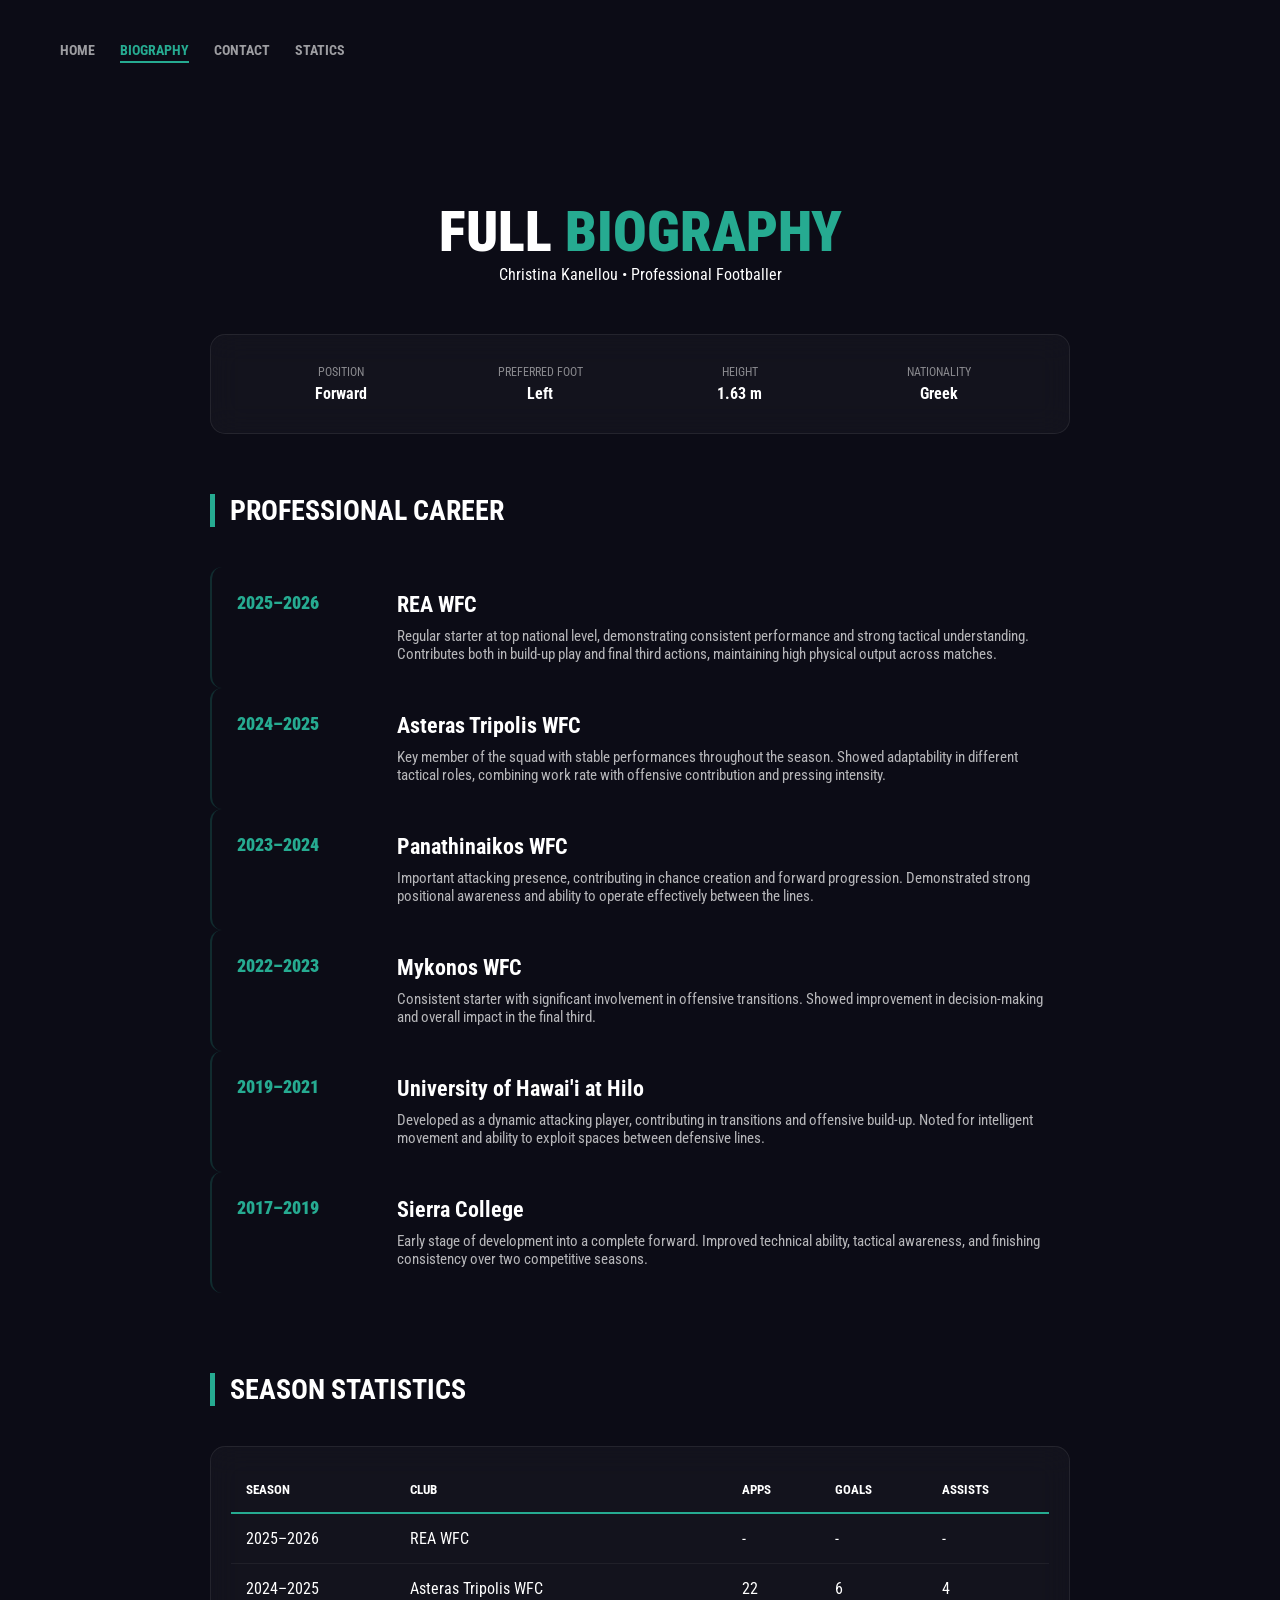
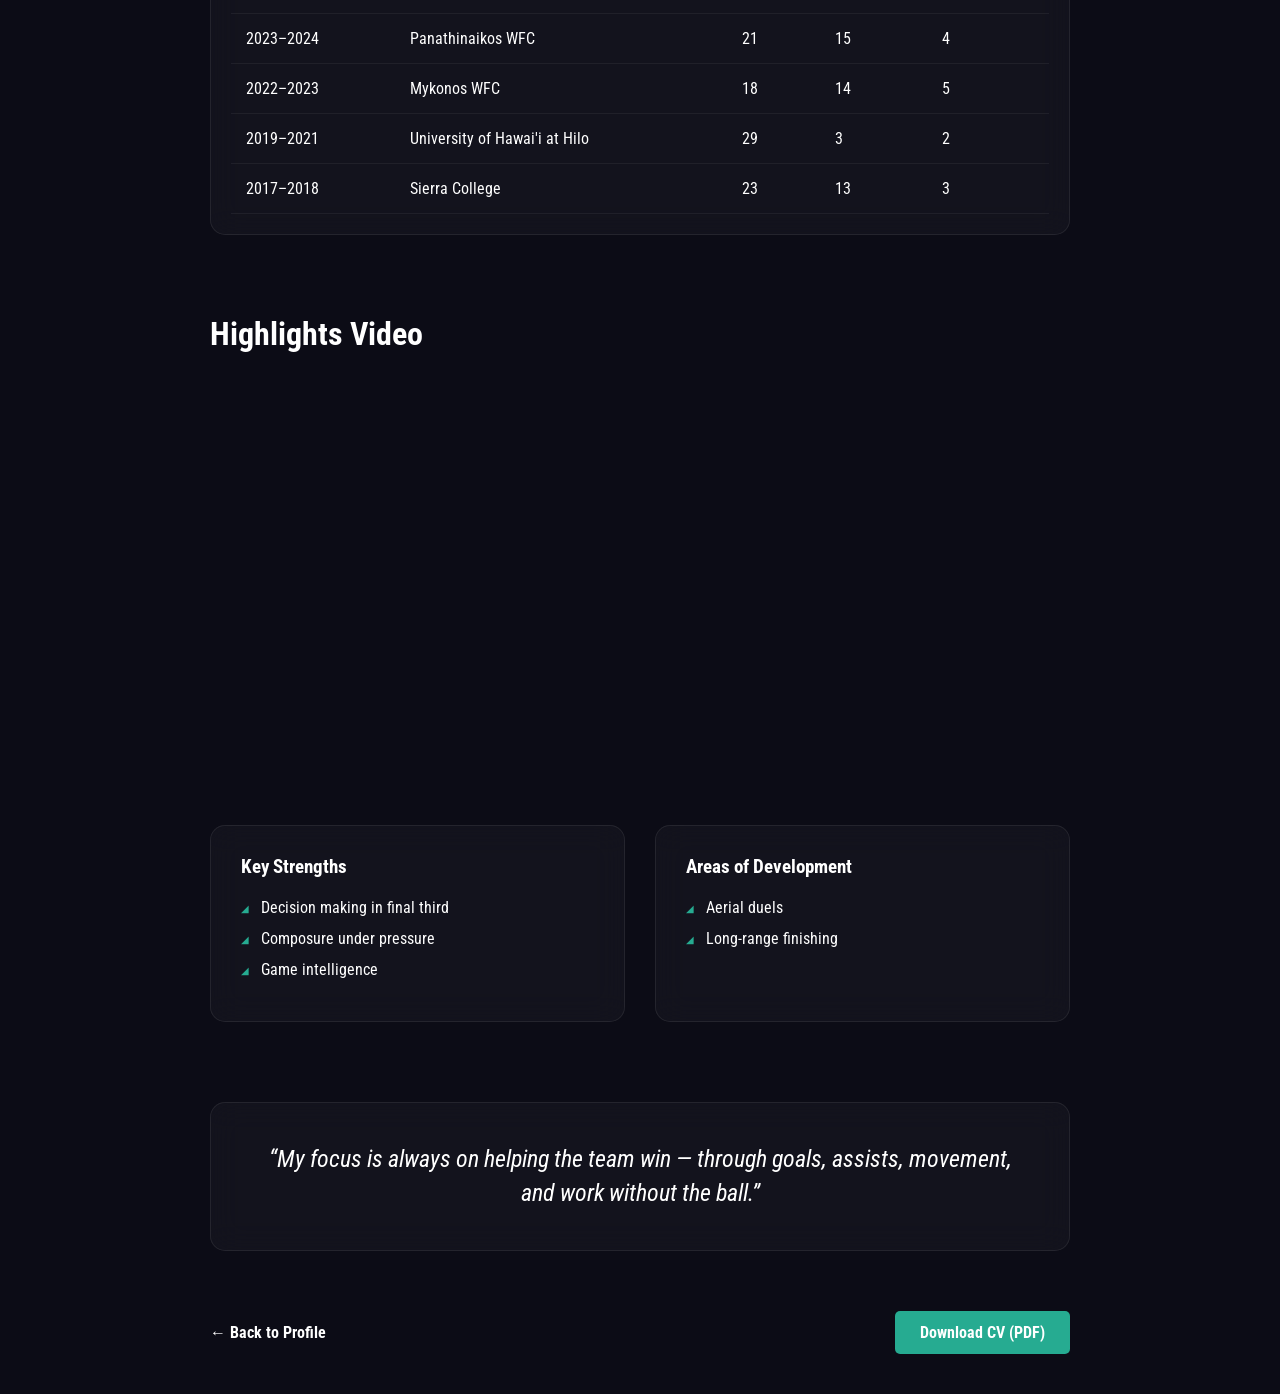
==== biography.html @ 32a2511d "Add files via upload" ====
<!DOCTYPE html>
<html lang="el">
<head>
    <meta charset="UTF-8">
    <meta name="viewport" content="width=device-width, initial-scale=1.0">
    <title>Full Biography | Faidra Christina Logou</title>
    <link href="https://fonts.googleapis.com/css2?family=Roboto+Condensed:wght@400;700;900&display=swap" rel="stylesheet">
    <link rel="stylesheet" href="Bio.css">
</head>
<body>
    <header class="main-nav">
        
        <section class="left-section">
            <nav class="navbar">
                
                <ul class="game-menu">
                    <li><a href="index.html" >Home</a></li>
                    <li><a href="biography.html" class="active">Biography</a></li>
                    <li><a href="contact.html">Contact</a></li>
                    <li><a href="statics.html">Statics</a></li>
                </ul>
            </nav>
    </header>

    <main class="bio-container">
        
        <header class="bio-intro">
            <h1>Full <span class="red-text">Biography</span></h1>
            <p class="subtitle">Christina Kanellou • Professional Footballer</p>
        </header>

        <section class="info-card glass">
            <div class="info-item"><span>Position</span> <strong>Forward</strong></div>
            <div class="info-item"><span>Preferred Foot</span> <strong>Left</strong></div>
            <div class="info-item"><span>Height</span> <strong>1.63 m</strong></div>
            <div class="info-item"><span>Nationality</span> <strong>Greek</strong></div>
        </section>

        <section class="section">
            <h2>Professional Career</h2>
            <div class="timeline-item">
                    <span class="year">2025–2026</span>
                    <div class="details">
                        <h3>REA WFC</h3>
                        <p>Regular starter at top national level, demonstrating consistent performance and strong tactical understanding. Contributes both in build-up play and final third actions, maintaining high physical output across matches.</p>
                    </div>
                </div>
            <div class="timeline-item">
                    <span class="year">2024–2025</span>
                    <div class="details">
                        <h3>Asteras Tripolis WFC</h3>
                        <p>Key member of the squad with stable performances throughout the season. Showed adaptability in different tactical roles, combining work rate with offensive contribution and pressing intensity.</p>
                    </div>
                </div>
            <div class="timeline">
                <div class="timeline-item">
                    <span class="year">2023–2024</span>
                    <div class="details">
                        <h3>Panathinaikos WFC</h3>
                        <p>Important attacking presence, contributing in chance creation and forward progression. Demonstrated strong positional awareness and ability to operate effectively between the lines.</p>
                    </div>
                </div>

                <div class="timeline-item">
                    <span class="year">2022–2023</span>
                    <div class="details">
                        <h3>Mykonos WFC</h3>
                        <p>Consistent starter with significant involvement in offensive transitions. Showed improvement in decision-making and overall impact in the final third.</p>
                    </div>
                </div>

                <div class="timeline-item">
                    <span class="year">2019–2021</span>
                    <div class="details">
                        <h3>University of Hawai'i at Hilo</h3>
                        <p>Developed as a dynamic attacking player, contributing in transitions and offensive build-up. Noted for intelligent movement and ability to exploit spaces between defensive lines.</p>
                    </div>
                </div>

                <div class="timeline-item">
                    <span class="year">2017–2019</span>
                    <div class="details">
                        <h3>Sierra College</h3>
                        <p>Early stage of development into a complete forward. Improved technical ability, tactical awareness, and finishing consistency over two competitive seasons.</p>
                    </div>
                </div>
            </div>
        </section>

        <section class="section">
            <h2>Season Statistics</h2>
            <div class="table-wrapper glass">
                <table class="stats-table">
                    <thead>
                        <tr>
                            <th>Season</th>
                            <th>Club</th>
                            <th>Apps</th>
                            <th>Goals</th>
                            <th>Assists</th>
                        </tr>
                    </thead>
                    <tbody>
                        <tr>
                            <td>2025–2026</td>
                            <td>REA WFC</td>
                            <td>-</td>
                            <td>-</td>
                            <td>-</td>
                        
                        </tr>
                        <tr>
                            <td>2024–2025</td>
                            <td>Asteras Tripolis WFC</td>
                            <td>22</td>
                            <td>6</td>
                            <td>4</td>
                        
                        </tr>
                        <tr>
                            <td>2023–2024</td>
                            <td>Panathinaikos WFC</td>
                            <td>21</td>
                            <td>15</td>
                            <td>4</td>
                        </tr>
                        <tr>
                            <td>2022–2023</td>
                            <td>Mykonos WFC</td>
                            <td>18</td>
                            <td>14</td>
                            <td>5</td>
                        
                        </tr>
                        <tr>
                            <td>2019–2021</td>
                            <td>University of Hawai'i at Hilo</td>
                            <td>29</td>
                            <td>3</td>
                            <td>2</td>
                        
                        </tr>
                        <tr>
                            <td>2017–2018</td>
                            <td>Sierra College</td>
                            <td>23</td>
                            <td>13</td>
                            <td>3</td>
                        
                        </tr>
                    </tbody>
                </table>
            </div>
        </section>
            <h1>Highlights Video</h1>

        <div class="video-container">
    <iframe 
        src="https://youtu.be/id_i6k3TotQ?is=qQIRcJXvm3u7lkRY" 
        allowfullscreen>
    </iframe>
    <br>
    <br>
    <br>
</div>


        <section class="section two-columns">
            <div class="glass p-30">
                <h3>Key Strengths</h3>
                <ul class="list">
                    <li>Decision making in final third</li>
                    <li>Composure under pressure</li>
                    <li>Game intelligence</li>
                </ul>
            </div>
            <div class="glass p-30">
                <h3>Areas of Development</h3>
                <ul class="list">
                    <li>Aerial duels</li>
                    <li>Long-range finishing</li>
                </ul>
            </div>
        </section>

        <blockquote class="glass">
            “My focus is always on helping the team win — through goals, assists, movement, and work without the ball.”
        </blockquote>

        <div class="footer-actions">
            <a href="index.html" class="back-btn">← Back to Profile</a>
            <a href="pdf/Christina Kanellou.pdf" class="media-btn" target="_blank">Download CV (PDF)</a>
        
                
        </div>

        

    </main>

</body>

</html>
---- Bio.css ----
/* BASE SETTINGS */
* {
    margin: 0;
    padding: 0;
    box-sizing: border-box;
    font-family: 'Roboto Condensed', sans-serif;
}

body {
    background: #0c0c16;
    color: white;
    min-height: 100vh;
    overflow-x: hidden;
}



.red-text { color: #26ab91; }

/* LEFT SECTION */
.left-section {
    width: 40%;
    padding: 40px 60px;
    z-index: 10;
    display: flex;
    flex-direction: column;
}

.navbar {
    display: flex;
    justify-content: space-between;
    align-items: center;
    margin-bottom: 60px;
}

.logo {
    font-size: 24px;
    font-weight: 900;
    letter-spacing: 1px;
}

.game-menu {
    display: flex;
    list-style: none;
    gap: 25px;
}

.game-menu a {
    text-decoration: none;
    color: rgba(255,255,255,0.6);
    font-weight: 700;
    font-size: 14px;
    text-transform: uppercase;
    position: relative;
    transition: 0.3s;
    
}

.game-menu a.active, .game-menu a:hover {
    color: #26ab91;
}

.game-menu a::after {
    content: '';
    position: absolute;
    width: 0; height: 2px;
    background: #26ab91;
    bottom: -5px; left: 0;
    transition: 0.3s;
}

.game-menu a.active::after, .game-menu a:hover::after {
    width: 100%;
}

/* MAIN CONTAINER */
.bio-container {
    max-width: 900px;
    margin: 0 auto;
    padding: 40px 20px;
}

.bio-intro {
    margin-bottom: 50px;
    text-align: center;
}

.bio-intro h1 {
    font-size: 56px;
    text-transform: uppercase;
    font-weight: 900;
}

/* GLASS EFFECT */
.glass {
    background: rgba(255, 255, 255, 0.03);
    backdrop-filter: blur(15px);
    border: 1px solid rgba(255, 255, 255, 0.08);
    border-radius: 15px;
}

.p-30 { padding: 30px; }

/* INFO CARD */
.info-card {
    display: grid;
    grid-template-columns: repeat(4, 1fr);
    padding: 30px;
    margin-bottom: 60px;
    text-align: center;
}

.info-item span {
    display: block;
    font-size: 12px;
    text-transform: uppercase;
    opacity: 0.5;
    margin-bottom: 5px;
}

/* SECTIONS */
.section { margin-bottom: 80px; }

.section h2 {
    font-size: 28px;
    margin-bottom: 40px;
    text-transform: uppercase;
    border-left: 5px solid #26ab91;
    padding-left: 15px;
}

/* TIMELINE */
.timeline-item {
    display: flex;
    gap: 40px;
    padding: 25px;
    border-radius: 12px;
    transition: 0.3s;
    border-left: 2px solid rgba(38, 171, 145, 0.2);
}

.timeline-item:hover {
    background: rgba(38, 171, 145, 0.05);
    transform: translateX(10px);
}

.year {
    min-width: 120px;
    font-weight: 900;
    color: #26ab91;
    font-size: 18px;
}

.details h3 { margin-bottom: 10px; font-size: 22px; }
.details p { opacity: 0.7; font-size: 15px; }

/* TABLE */
.table-wrapper { padding: 20px; overflow-x: auto; }
.stats-table { width: 100%; border-collapse: collapse; }
.stats-table th { 
    text-align: left; padding: 15px; 
    border-bottom: 2px solid #26ab91; 
    text-transform: uppercase; font-size: 13px;
}
.stats-table td { padding: 15px; border-bottom: 1px solid rgba(255,255,255,0.05); }

/* TWO COLUMNS */
.two-columns {
    display: grid;
    grid-template-columns: 1fr 1fr;
    gap: 30px;
}

.list { list-style: none; margin-top: 20px; }
.list li { margin-bottom: 12px; position: relative; padding-left: 20px; }
.list li::before {
    content: "◢";
    position: absolute; left: 0;
    color: #26ab91; font-size: 10px; top: 5px;
}

/* QUOTE */
blockquote {
    padding: 40px;
    font-size: 24px;
    font-style: italic;
    text-align: center;
    line-height: 1.4;
    margin: 60px 0;
    border-top: 1px solid rgba(38, 171, 145, 0.3);
}

/* FOOTER ACTIONS */
.footer-actions {
    display: flex;
    justify-content: space-between;
    align-items: center;
    margin-top: 50px;
}

.back-btn, .media-btn {
    text-decoration: none;
    color: white;
    font-weight: 700;
    transition: 0.3s;
}

.media-btn {
    padding: 12px 25px;
    background: #26ab91;
    border-radius: 5px;
}

.media-btn:hover { transform: scale(1.05); }
.back-btn:hover { color: #26ab91; }

/* RESPONSIVE */
@media (max-width: 768px) {
    .info-card, .two-columns { grid-template-columns: 1fr; }
    .timeline-item { flex-direction: column; gap: 10px; }
    .bio-intro h1 { font-size: 40px; }
}
.video-container {
    margin-top: 30px;
    border-radius: 15px;
    overflow: hidden;
}

.video-container iframe {
    width: 100%;
    height: 400px;
    border: none;
}
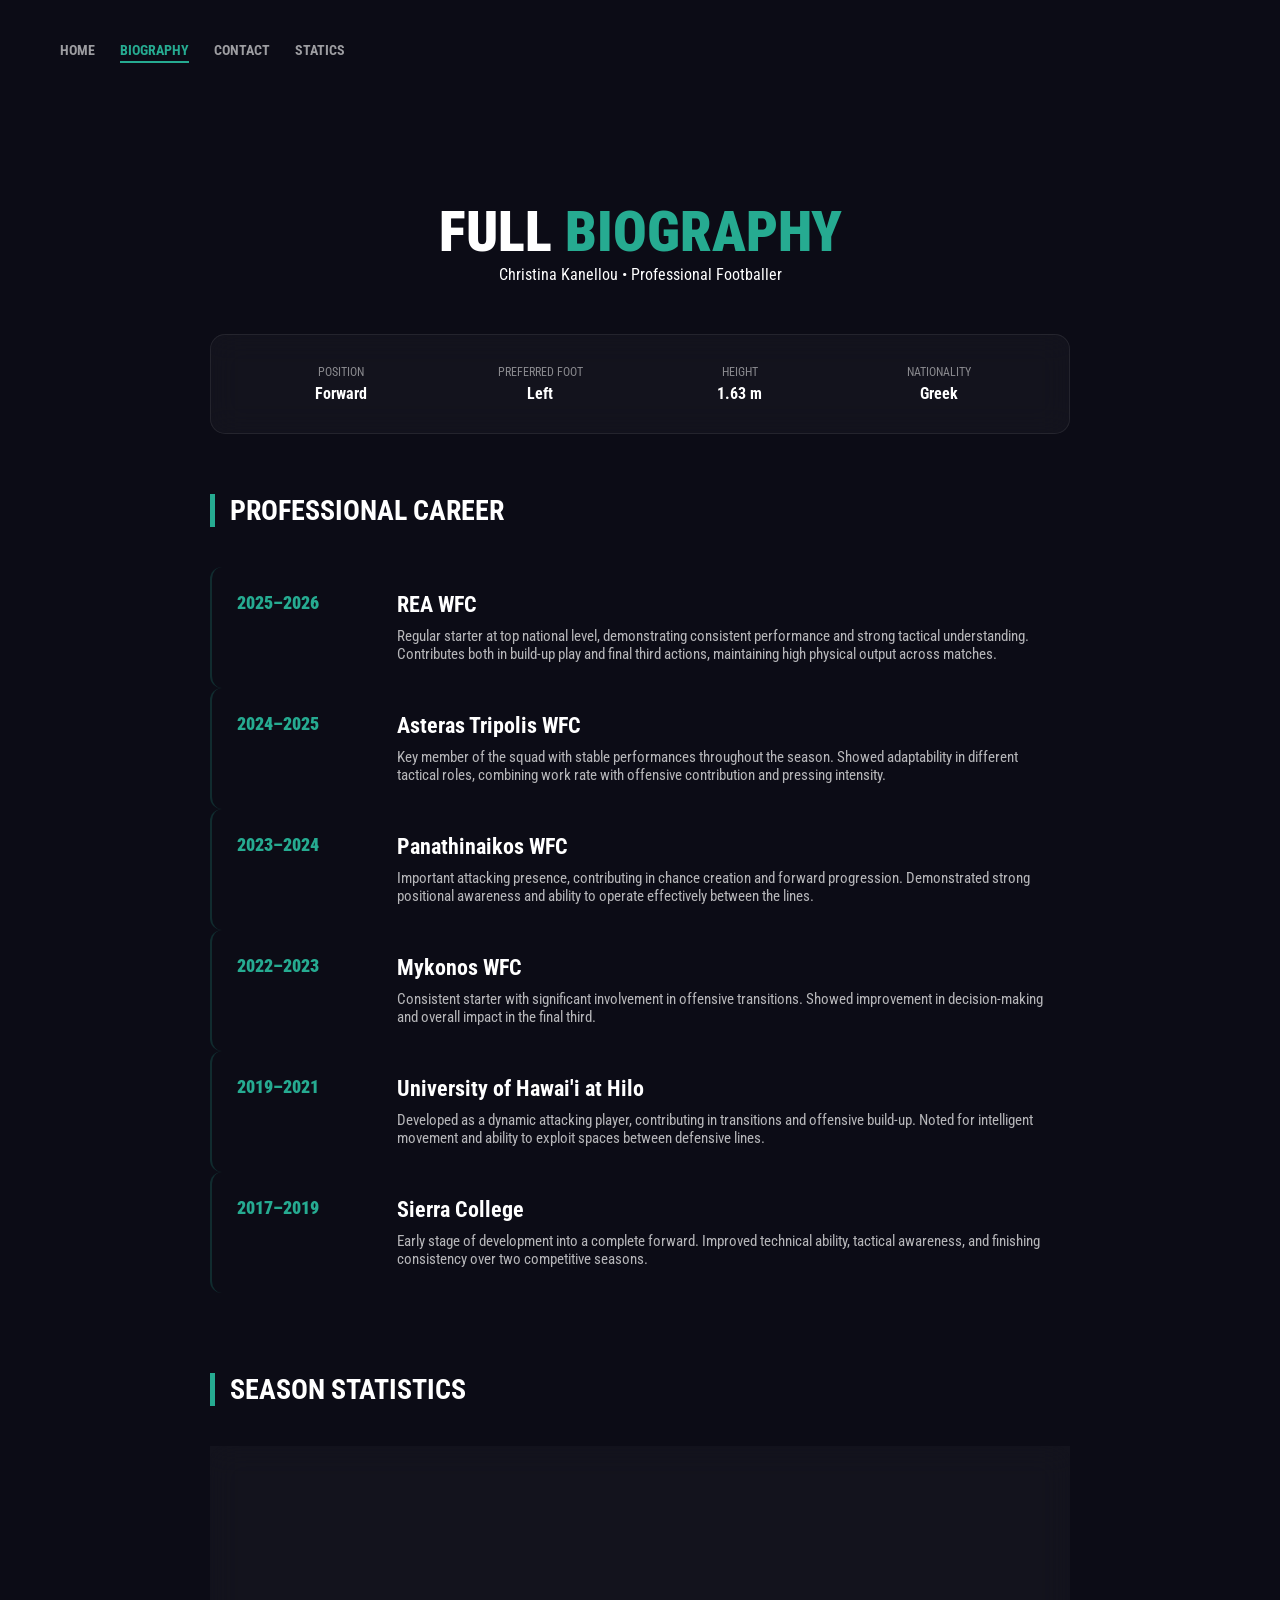
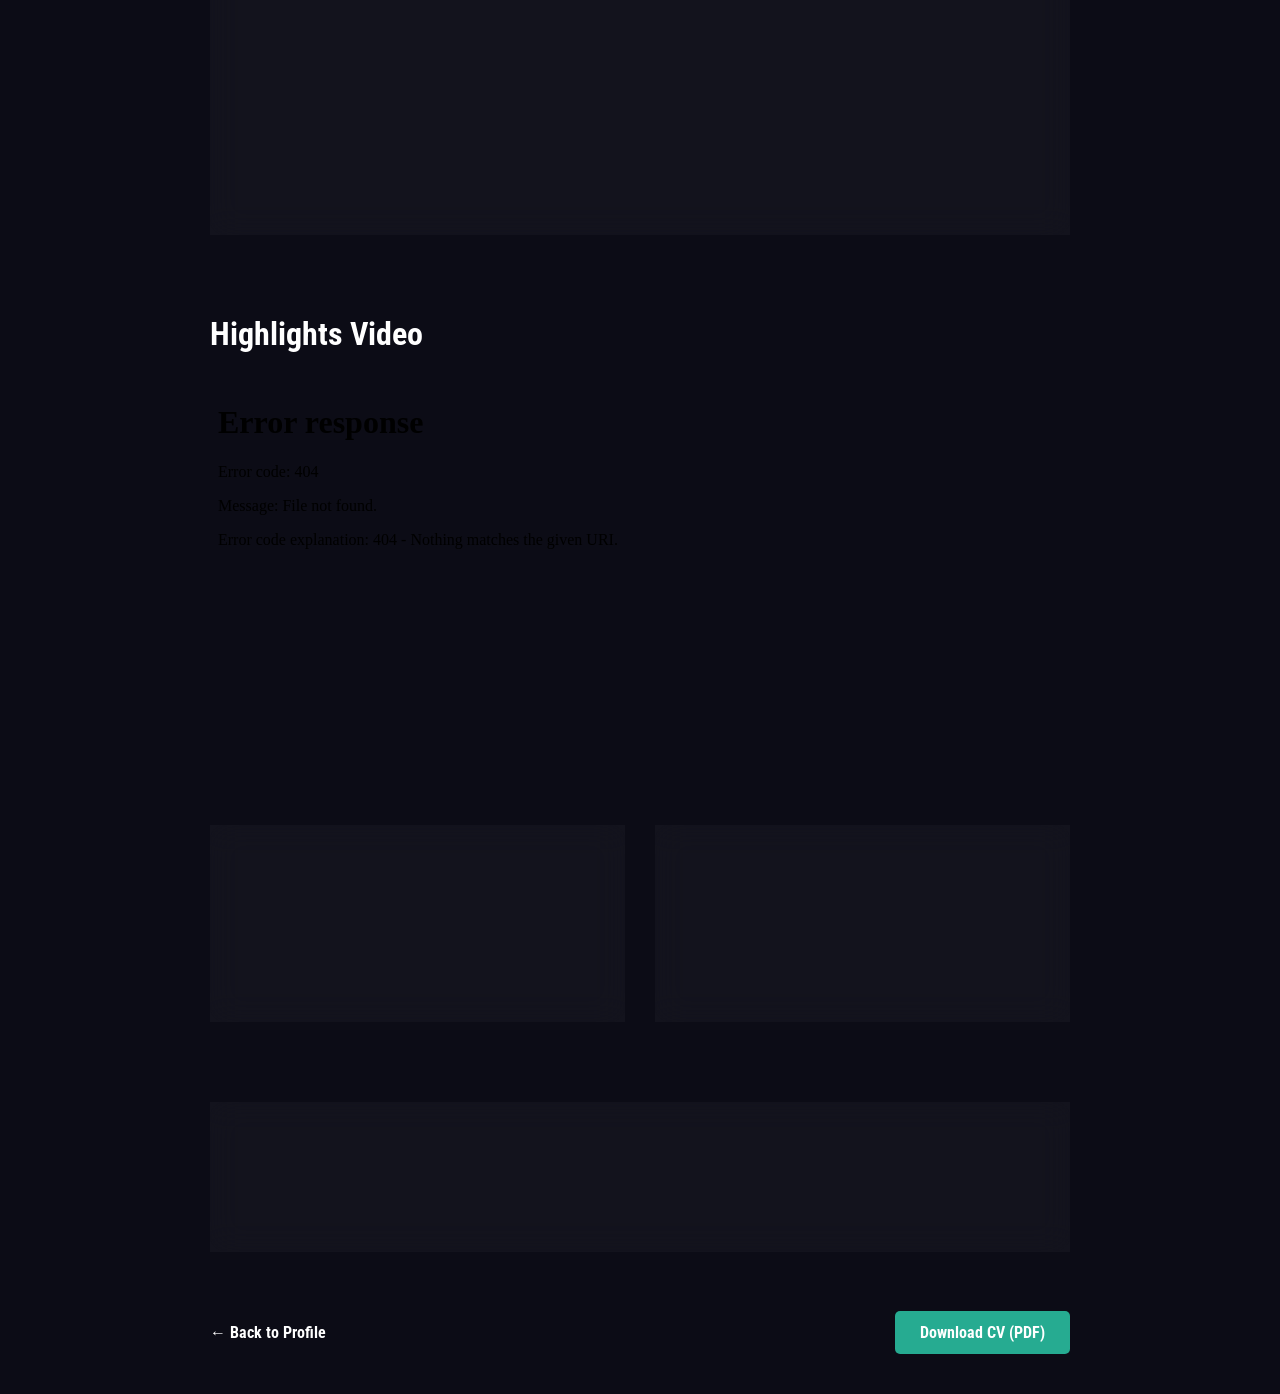
==== commit 0a595887: "Update biography.html" ====
--- a/biography.html
+++ b/biography.html
@@ -156,7 +156,7 @@
 
         <div class="video-container">
     <iframe 
-        src="https://youtu.be/id_i6k3TotQ?is=qQIRcJXvm3u7lkRY" 
+        src="youtube.com/embed/j9NQcLNenq8" 
         allowfullscreen>
     </iframe>
     <br>
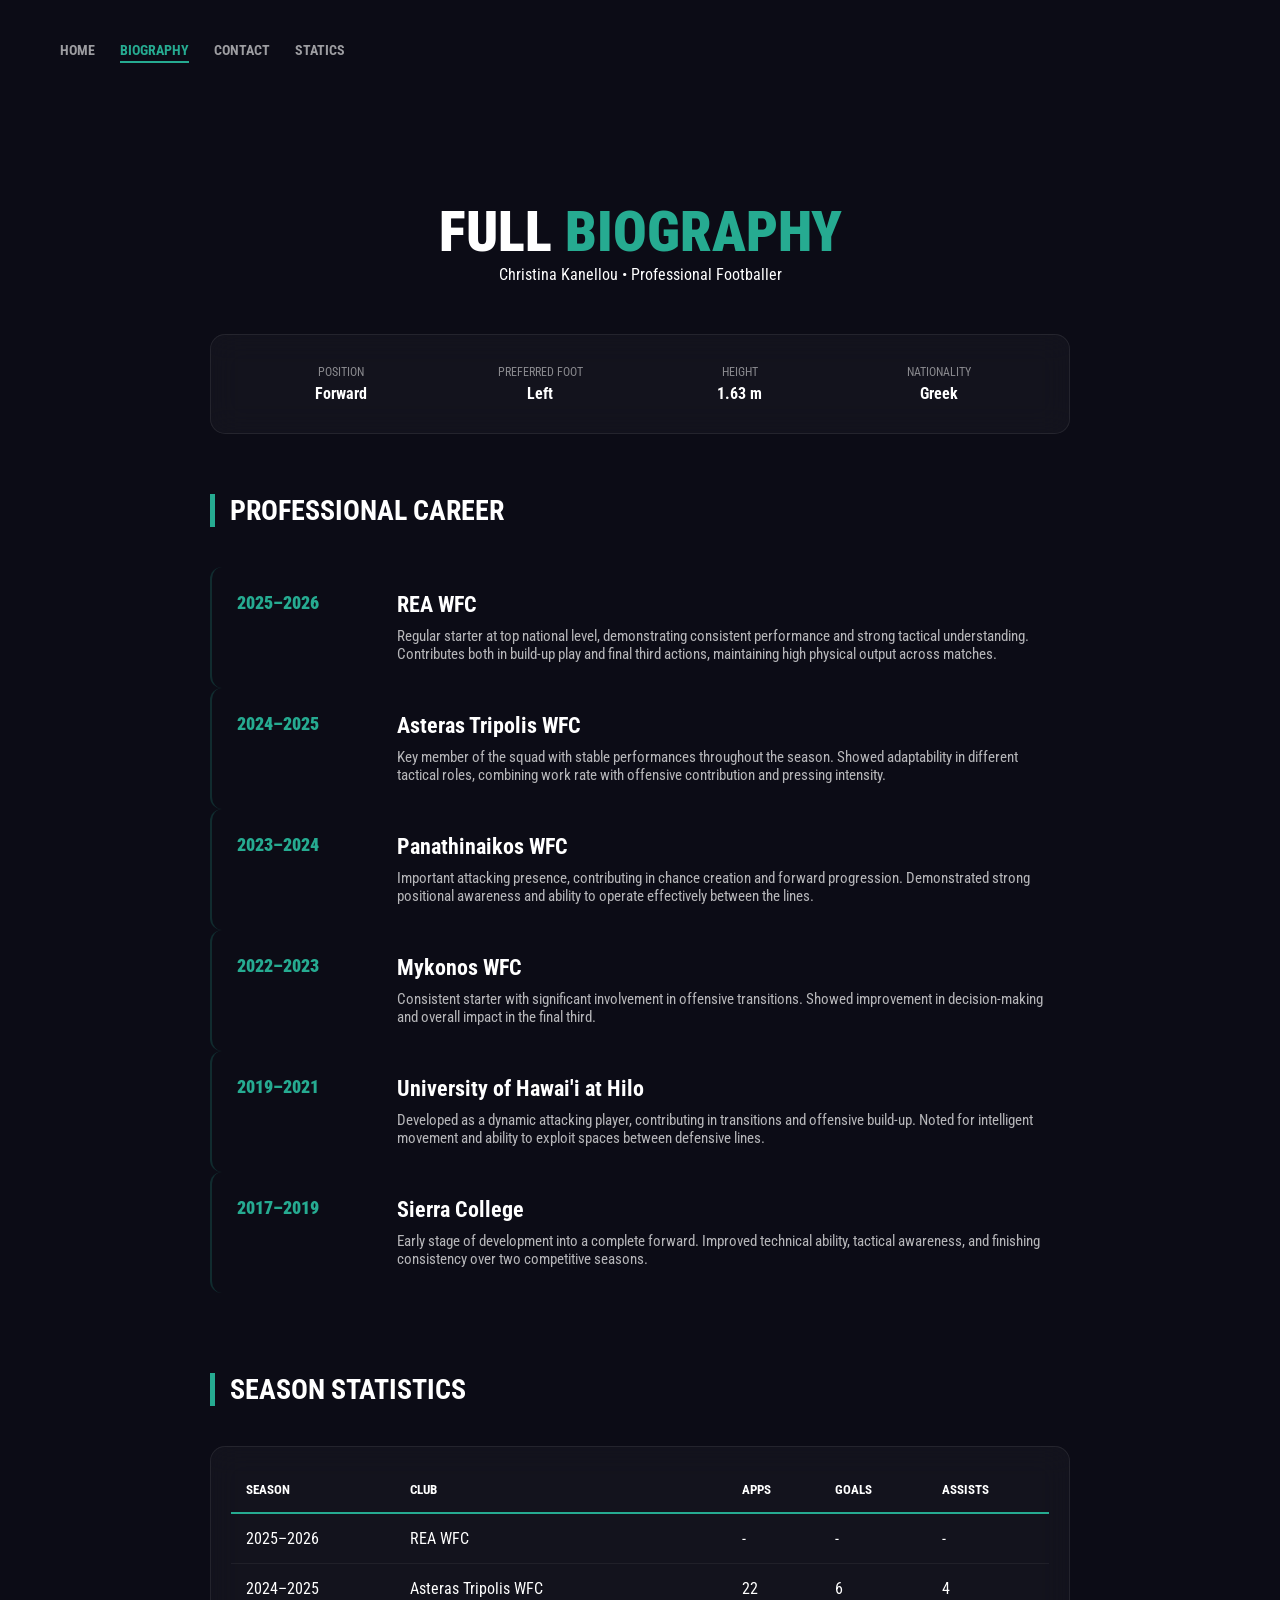
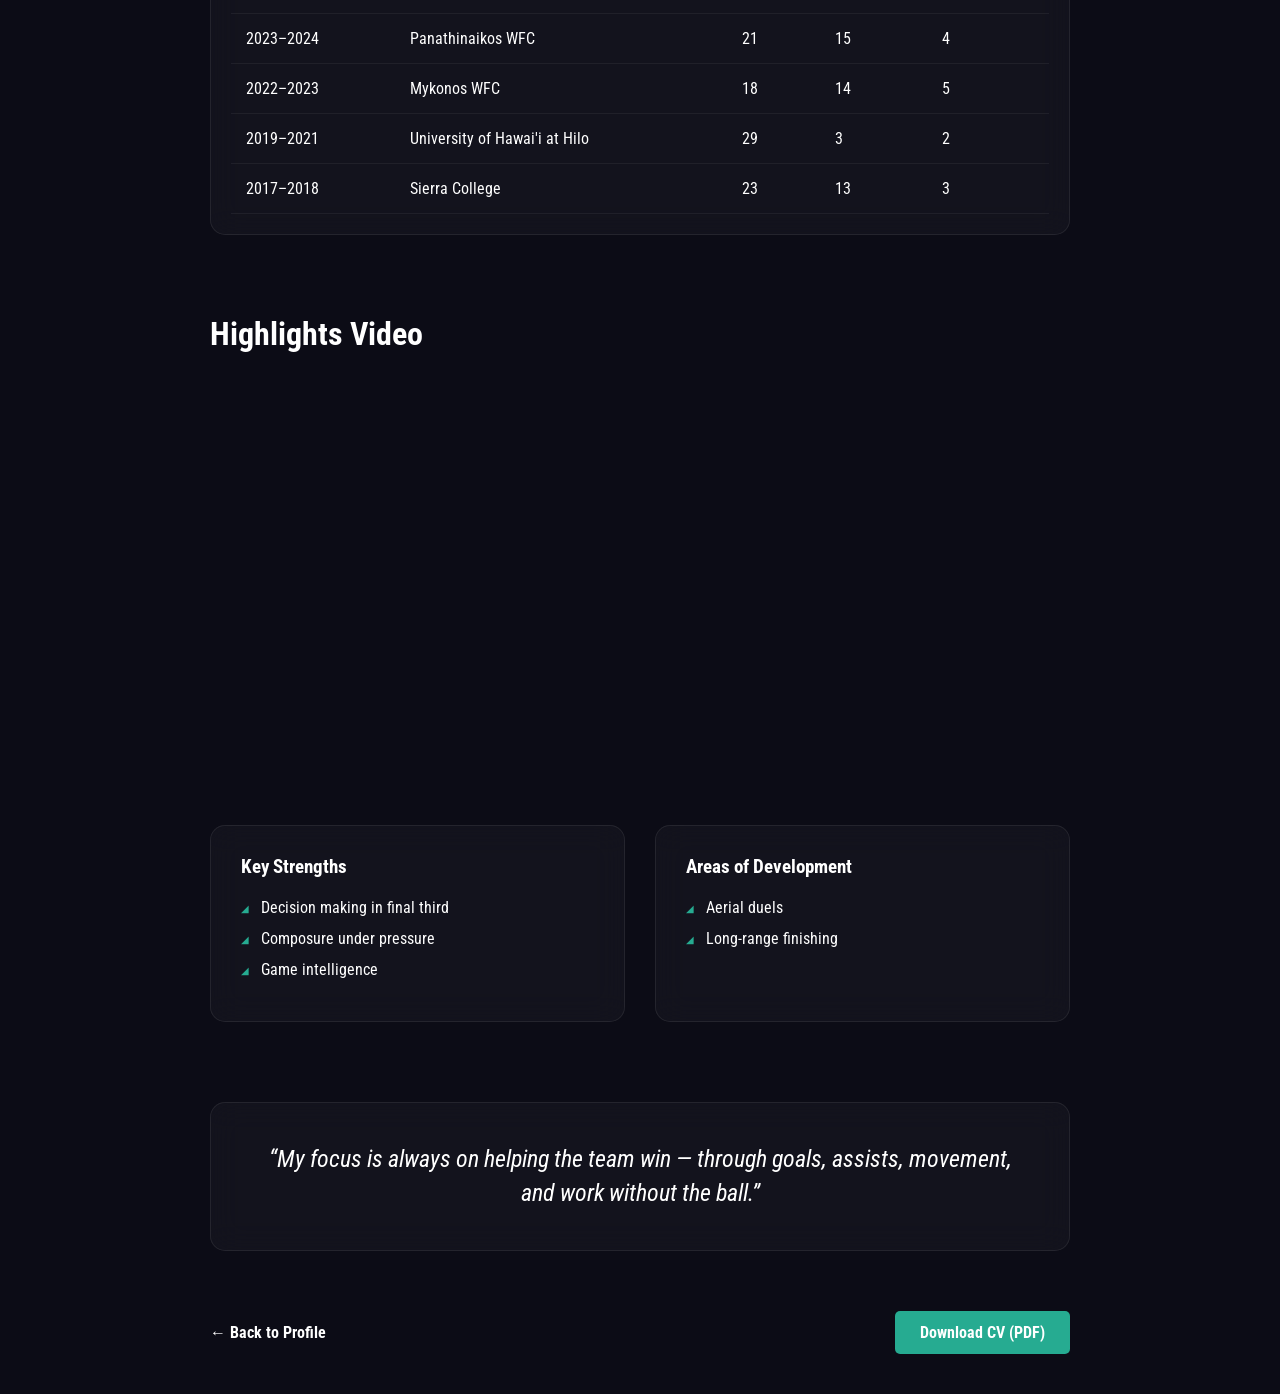
==== commit 0d6378f1: "Update biography.html" ====
--- a/biography.html
+++ b/biography.html
@@ -155,10 +155,13 @@
             <h1>Highlights Video</h1>
 
         <div class="video-container">
-    <iframe 
-        src="youtube.com/embed/j9NQcLNenq8" 
-        allowfullscreen>
-    </iframe>
+    <iframe
+  src="https://www.youtube.com/embed/j9NQcLNenq8"
+  width="100%" 
+  height="300"
+  frameborder="0"
+  allowfullscreen>
+</iframe>
     <br>
     <br>
     <br>
